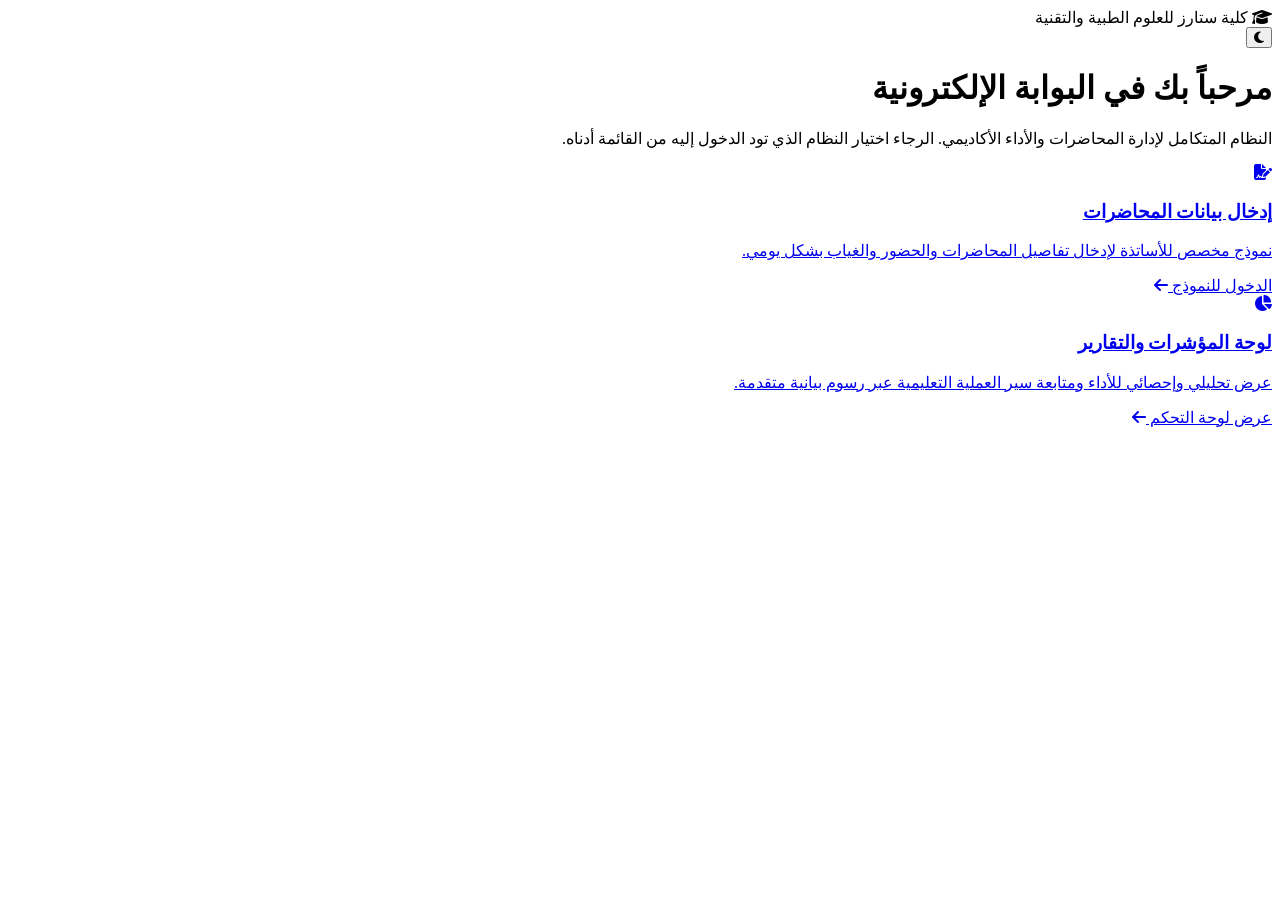
==== index.html @ cafbe967 "Add files via upload" ====
<!DOCTYPE html>
<html lang="ar" dir="rtl" data-theme="light">

<head>
    <meta charset="UTF-8">
    <meta name="viewport" content="width=device-width, initial-scale=1.0">
    <title>بوابة كلية ستارز | Stars College Portal</title>
    <!-- FontAwesome -->
    <link rel="stylesheet" href="https://cdnjs.cloudflare.com/ajax/libs/font-awesome/6.4.0/css/all.min.css">
    <!-- Custom CSS -->
    <link rel="stylesheet" href="./assets/css/style.css">

    <script>
        // Check local storage for theme
        const savedTheme = localStorage.getItem('theme') || 'light';
        document.documentElement.setAttribute('data-theme', savedTheme);
    </script>
</head>

<body>

    <!-- Loader -->
    <div id="loader">
        <div class="spinner"></div>
        <h3 style="margin-top: 1rem; color: var(--secondary-color);">جاري التحميل...</h3>
    </div>

    <div class="container animate-fade-in">

        <!-- Header -->
        <header class="header">
            <div class="logo">
                <i class="fa-solid fa-graduation-cap"></i>
                كلية ستارز للعلوم الطبية والتقنية
            </div>
            <button class="theme-toggle" id="themeToggleBtn" aria-label="تبديل المظهر">
                <i class="fa-solid fa-moon"></i>
            </button>
        </header>

        <!-- Main Content -->
        <main class="hero-section">
            <h1 class="hero-title">مرحباً بك في البوابة الإلكترونية</h1>
            <p class="hero-subtitle">النظام المتكامل لإدارة المحاضرات والأداء الأكاديمي. الرجاء اختيار النظام الذي تود
                الدخول إليه من القائمة أدناه.</p>

            <div class="nav-grid">

                <!-- Entry Form Card -->
                <a href="EntryForm.html" class="nav-card glass-panel animate-fade-in animate-delay-1">
                    <div class="nav-icon">
                        <i class="fa-solid fa-file-signature"></i>
                    </div>
                    <div>
                        <h3>إدخال بيانات المحاضرات</h3>
                        <p>نموذج مخصص للأساتذة لإدخال تفاصيل المحاضرات والحضور والغياب بشكل يومي.</p>
                    </div>
                    <span class="btn-primary" style="width: 100%;">الدخول للنموذج <i
                            class="fa-solid fa-arrow-left"></i></span>
                </a>

                <!-- Dashboard Card -->
                <a href="Dashboard.html" class="nav-card glass-panel animate-fade-in animate-delay-2">
                    <div class="nav-icon">
                        <i class="fa-solid fa-chart-pie"></i>
                    </div>
                    <div>
                        <h3>لوحة المؤشرات والتقارير</h3>
                        <p>عرض تحليلي وإحصائي للأداء ومتابعة سير العملية التعليمية عبر رسوم بيانية متقدمة.</p>
                    </div>
                    <span class="btn-outline" style="width: 100%;">عرض لوحة التحكم <i
                            class="fa-solid fa-arrow-left"></i></span>
                </a>

            </div>
        </main>
    </div>

    <script>
        // Loader logic
        window.addEventListener('load', () => {
            const loader = document.getElementById('loader');
            loader.style.opacity = '0';
            setTimeout(() => {
                loader.style.display = 'none';
            }, 500);
        });

        // Theme Toggle Logic
        const themeToggleBtn = document.getElementById('themeToggleBtn');
        const icon = themeToggleBtn.querySelector('i');

        // Update icon based on current theme
        if (document.documentElement.getAttribute('data-theme') === 'dark') {
            icon.classList.replace('fa-moon', 'fa-sun');
        }

        themeToggleBtn.addEventListener('click', () => {
            const currentTheme = document.documentElement.getAttribute('data-theme');
            const newTheme = currentTheme === 'light' ? 'dark' : 'light';

            document.documentElement.setAttribute('data-theme', newTheme);
            localStorage.setItem('theme', newTheme);

            if (newTheme === 'dark') {
                icon.classList.replace('fa-moon', 'fa-sun');
            } else {
                icon.classList.replace('fa-sun', 'fa-moon');
            }
        });
    </script>
</body>

</html>
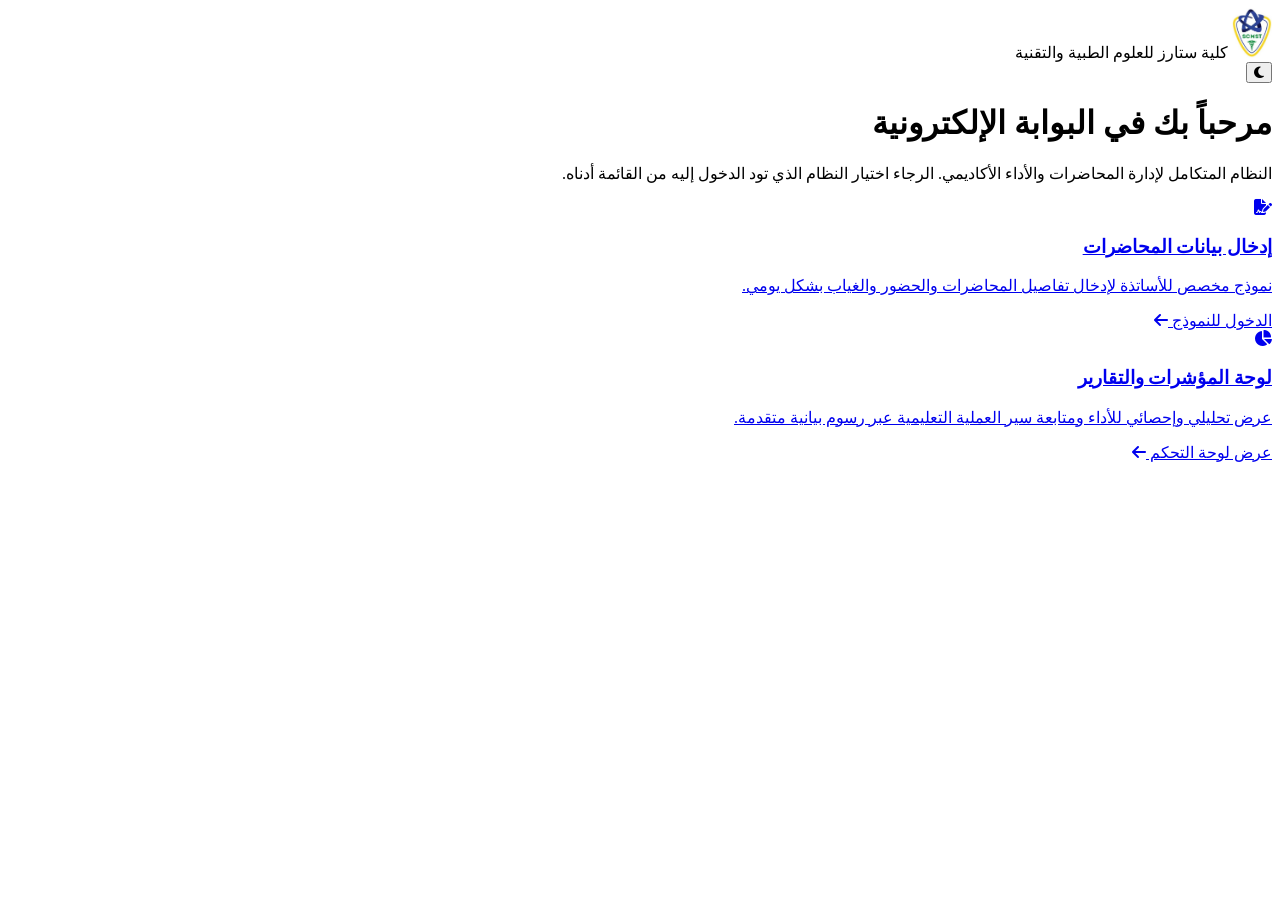
==== commit 24d253f4: "Add files via upload" ====
--- a/index.html
+++ b/index.html
@@ -30,7 +30,7 @@
         <!-- Header -->
         <header class="header">
             <div class="logo">
-                <i class="fa-solid fa-graduation-cap"></i>
+                <img src="csitlogo.png" alt="شعار كلية ستارز" style="height: 50px; width: auto;">
                 كلية ستارز للعلوم الطبية والتقنية
             </div>
             <button class="theme-toggle" id="themeToggleBtn" aria-label="تبديل المظهر">
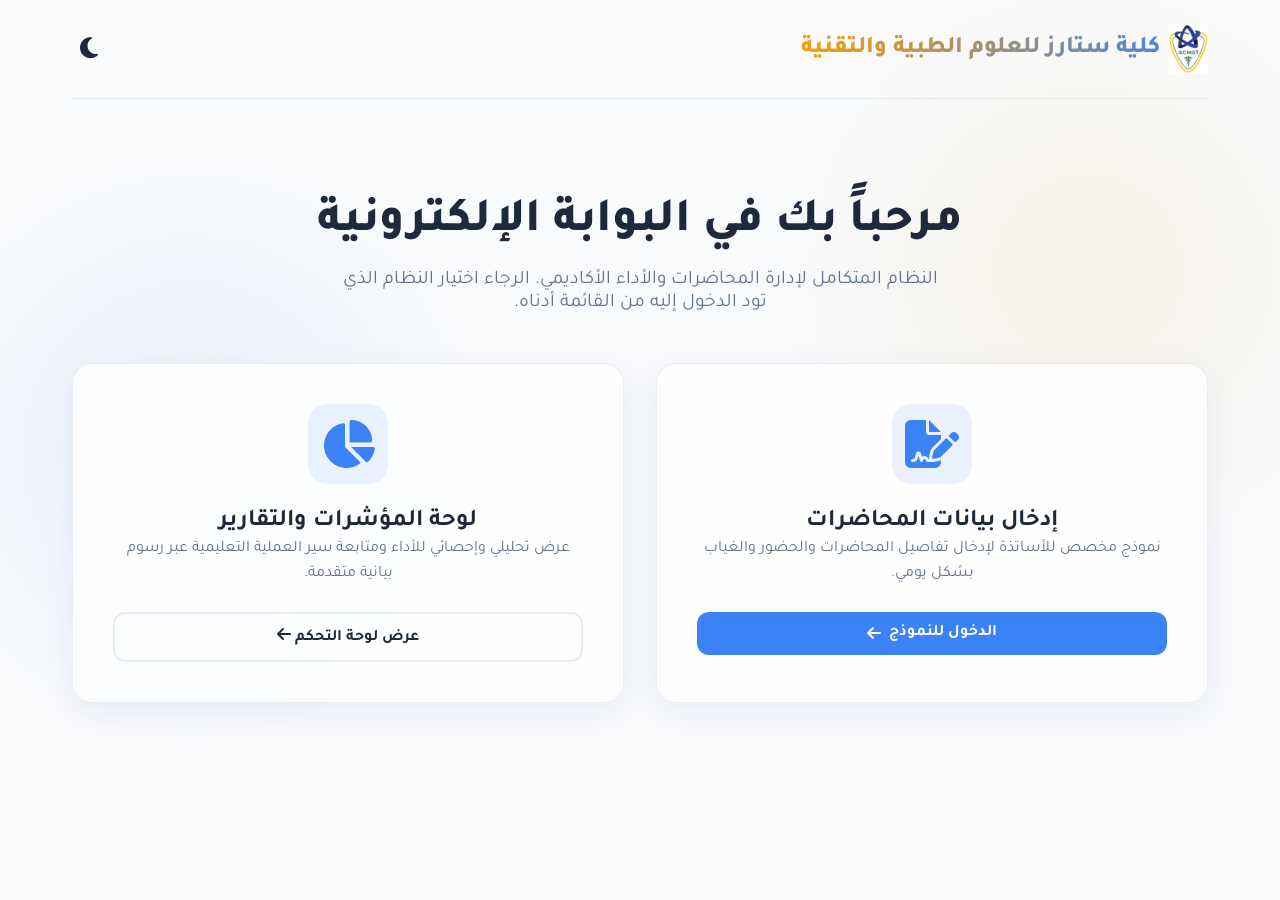
==== commit 22147ae1: "Add files via upload" ====
--- a/index.html
+++ b/index.html
@@ -5,6 +5,8 @@
     <meta charset="UTF-8">
     <meta name="viewport" content="width=device-width, initial-scale=1.0">
     <title>بوابة كلية ستارز | Stars College Portal</title>
+    <!-- Favicon -->
+    <link rel="icon" type="image/png" href="csitlogo.png">
     <!-- FontAwesome -->
     <link rel="stylesheet" href="https://cdnjs.cloudflare.com/ajax/libs/font-awesome/6.4.0/css/all.min.css">
     <!-- Custom CSS -->
--- a/assets/css/style.css
+++ b/assets/css/style.css
@@ -0,0 +1,356 @@
+@import url('https://fonts.googleapis.com/css2?family=Tajawal:wght@300;400;500;700;800&display=swap');
+
+:root {
+  --primary-color: #0f172a; /* Slate 900 */
+  --secondary-color: #3b82f6; /* Blue 500 */
+  --accent-color: #f59e0b; /* Amber 500 */
+  --background-bg: #f8fafc; /* Slate 50 */
+  --surface-bg: rgba(255, 255, 255, 0.8);
+  --text-main: #1e293b; /* Slate 800 */
+  --text-muted: #64748b; /* Slate 500 */
+  --border-color: rgba(226, 232, 240, 0.8);
+  --glass-shadow: 0 8px 32px 0 rgba(31, 38, 135, 0.07);
+  --transition: all 0.3s ease-in-out;
+}
+
+[data-theme="dark"] {
+  --primary-color: #f8fafc;
+  --secondary-color: #60a5fa;
+  --accent-color: #fbbf24;
+  --background-bg: #0f172a;
+  --surface-bg: rgba(30, 41, 59, 0.7);
+  --text-main: #f1f5f9;
+  --text-muted: #94a3b8;
+  --border-color: rgba(51, 65, 85, 0.8);
+  --glass-shadow: 0 8px 32px 0 rgba(0, 0, 0, 0.3);
+}
+
+* {
+  margin: 0;
+  padding: 0;
+  box-sizing: border-box;
+}
+
+body {
+  font-family: 'Tajawal', sans-serif;
+  background-color: var(--background-bg);
+  color: var(--text-main);
+  direction: rtl;
+  min-height: 100vh;
+  transition: var(--transition);
+  overflow-x: hidden;
+  background-image: 
+    radial-gradient(circle at 15% 50%, rgba(59, 130, 246, 0.08), transparent 25%),
+    radial-gradient(circle at 85% 30%, rgba(245, 158, 11, 0.08), transparent 25%);
+}
+
+.glass-panel {
+  background: var(--surface-bg);
+  backdrop-filter: blur(12px);
+  -webkit-backdrop-filter: blur(12px);
+  border: 1px solid var(--border-color);
+  border-radius: 20px;
+  box-shadow: var(--glass-shadow);
+}
+
+/* Animations */
+@keyframes fadeIn {
+  from { opacity: 0; transform: translateY(20px); }
+  to { opacity: 1; transform: translateY(0); }
+}
+
+.animate-fade-in {
+  animation: fadeIn 0.6s ease-out forwards;
+}
+
+.animate-delay-1 { animation-delay: 0.1s; }
+.animate-delay-2 { animation-delay: 0.2s; }
+.animate-delay-3 { animation-delay: 0.3s; }
+
+/* Buttons */
+.btn-primary {
+  background-color: var(--secondary-color);
+  color: white;
+  padding: 0.75rem 1.5rem;
+  border-radius: 12px;
+  border: none;
+  font-weight: 700;
+  cursor: pointer;
+  transition: var(--transition);
+  display: inline-flex;
+  align-items: center;
+  justify-content: center;
+  gap: 0.5rem;
+}
+
+.btn-primary:hover {
+  background-color: #2563eb;
+  transform: translateY(-2px);
+  box-shadow: 0 10px 15px -3px rgba(59, 130, 246, 0.4);
+}
+
+.btn-outline {
+  background-color: transparent;
+  color: var(--text-main);
+  border: 2px solid var(--border-color);
+  padding: 0.75rem 1.5rem;
+  border-radius: 12px;
+  font-weight: 600;
+  cursor: pointer;
+  transition: var(--transition);
+}
+
+.btn-outline:hover {
+  border-color: var(--secondary-color);
+  color: var(--secondary-color);
+  transform: translateY(-2px);
+}
+
+/* Forms */
+.form-group {
+  margin-bottom: 1.5rem;
+  position: relative;
+}
+
+.form-label {
+  display: block;
+  font-weight: 600;
+  margin-bottom: 0.5rem;
+  color: var(--text-main);
+  font-size: 0.95rem;
+}
+
+.form-input {
+  width: 100%;
+  padding: 0.75rem 1rem;
+  background-color: rgba(255, 255, 255, 0.5);
+  border: 1px solid var(--border-color);
+  border-radius: 10px;
+  font-family: 'Tajawal', sans-serif;
+  color: var(--text-main);
+  transition: var(--transition);
+  font-size: 1rem;
+}
+
+[data-theme="dark"] .form-input {
+  background-color: rgba(15, 23, 42, 0.5);
+}
+
+.form-input:focus {
+  outline: none;
+  border-color: var(--secondary-color);
+  box-shadow: 0 0 0 3px rgba(59, 130, 246, 0.2);
+  background-color: transparent;
+}
+
+select.form-input {
+  appearance: none;
+  background-image: url("data:image/svg+xml,%3Csvg xmlns='http://www.w3.org/2000/svg' fill='none' viewBox='0 0 24 24' stroke='%2364748b'%3E%3Cpath stroke-linecap='round' stroke-linejoin='round' stroke-width='2' d='M19 9l-7 7-7-7'%3E%3C/path%3E%3C/svg%3E");
+  background-repeat: no-repeat;
+  background-position: left 1rem center;
+  background-size: 1.5em 1.5em;
+  padding-left: 2.5rem;
+}
+
+/* Responsive grid for forms */
+.form-grid {
+  display: grid;
+  grid-template-columns: 1fr;
+  gap: 1.5rem;
+}
+
+@media (min-width: 768px) {
+  .form-grid {
+    grid-template-columns: repeat(2, 1fr);
+    gap: 2rem;
+  }
+}
+
+.form-full-width {
+  grid-column: 1 / -1;
+}
+
+.form-wrapper {
+  padding: 1.5rem;
+  max-width: 900px;
+  margin: 0 auto 2rem auto;
+}
+
+@media (min-width: 768px) {
+  .form-wrapper {
+    padding: 3.5rem;
+  }
+}
+
+/* Layout Utilities */
+.container {
+  max-width: 1200px;
+  margin: 0 auto;
+  padding: 0 2rem;
+}
+
+.header {
+  padding: 1.5rem 0;
+  display: flex;
+  justify-content: space-between;
+  align-items: center;
+  border-bottom: 1px solid var(--border-color);
+  margin-bottom: 2rem;
+}
+
+.logo {
+  font-size: 1.5rem;
+  font-weight: 800;
+  background: linear-gradient(to left, var(--secondary-color), var(--accent-color));
+  -webkit-background-clip: text;
+  -webkit-text-fill-color: transparent;
+  display: flex;
+  align-items: center;
+  gap: 0.5rem;
+}
+
+.theme-toggle {
+  background: none;
+  border: none;
+  color: var(--text-main);
+  font-size: 1.5rem;
+  cursor: pointer;
+  transition: var(--transition);
+  padding: 0.5rem;
+  border-radius: 50%;
+}
+
+.theme-toggle:hover {
+  background-color: rgba(100, 116, 139, 0.1);
+  transform: rotate(15deg);
+}
+
+/* Cards (Homepage) */
+.hero-section {
+  text-align: center;
+  padding: 4rem 0;
+}
+
+.hero-title {
+  font-size: 3rem;
+  font-weight: 800;
+  margin-bottom: 1rem;
+  line-height: 1.2;
+}
+
+.hero-subtitle {
+  font-size: 1.2rem;
+  color: var(--text-muted);
+  max-width: 600px;
+  margin: 0 auto 3rem auto;
+}
+
+.nav-grid {
+  display: grid;
+  grid-template-columns: repeat(auto-fit, minmax(300px, 1fr));
+  gap: 2rem;
+  margin-top: 2rem;
+}
+
+.nav-card {
+  padding: 2.5rem;
+  text-align: center;
+  text-decoration: none;
+  color: inherit;
+  transition: var(--transition);
+  display: flex;
+  flex-direction: column;
+  align-items: center;
+  gap: 1.5rem;
+}
+
+.nav-card:hover {
+  transform: translateY(-10px) scale(1.02);
+  border-color: var(--secondary-color);
+}
+
+.nav-icon {
+  font-size: 3rem;
+  color: var(--secondary-color);
+  background: rgba(59, 130, 246, 0.1);
+  width: 80px;
+  height: 80px;
+  display: flex;
+  align-items: center;
+  justify-content: center;
+  border-radius: 20px;
+  transition: var(--transition);
+}
+
+.nav-card:hover .nav-icon {
+  background: var(--secondary-color);
+  color: white;
+  transform: rotate(5deg) scale(1.1);
+}
+
+.nav-card h3 {
+  font-size: 1.5rem;
+  font-weight: 700;
+}
+
+.nav-card p {
+  color: var(--text-muted);
+  line-height: 1.6;
+}
+
+/* Dashboard specific */
+.stat-grid {
+  display: grid;
+  grid-template-columns: repeat(auto-fit, minmax(200px, 1fr));
+  gap: 1.5rem;
+  margin-bottom: 2rem;
+}
+
+.stat-card {
+  padding: 1.5rem;
+  display: flex;
+  align-items: center;
+  gap: 1rem;
+}
+
+.stat-icon {
+  font-size: 2.5rem;
+  color: var(--secondary-color);
+}
+
+.stat-details h4 {
+  font-size: 0.9rem;
+  color: var(--text-muted);
+  margin-bottom: 0.25rem;
+}
+
+.stat-details p {
+  font-size: 1.5rem;
+  font-weight: 800;
+}
+
+/* Loader */
+#loader {
+  position: fixed;
+  top: 0; left: 0; right: 0; bottom: 0;
+  background: var(--background-bg);
+  z-index: 9999;
+  display: flex;
+  flex-direction: column;
+  justify-content: center;
+  align-items: center;
+  transition: opacity 0.5s ease;
+}
+
+.spinner {
+  width: 50px;
+  height: 50px;
+  border: 5px solid rgba(59, 130, 246, 0.2);
+  border-top-color: var(--secondary-color);
+  border-radius: 50%;
+  animation: spin 1s linear infinite;
+}
+
+@keyframes spin {
+  to { transform: rotate(360deg); }
+}
